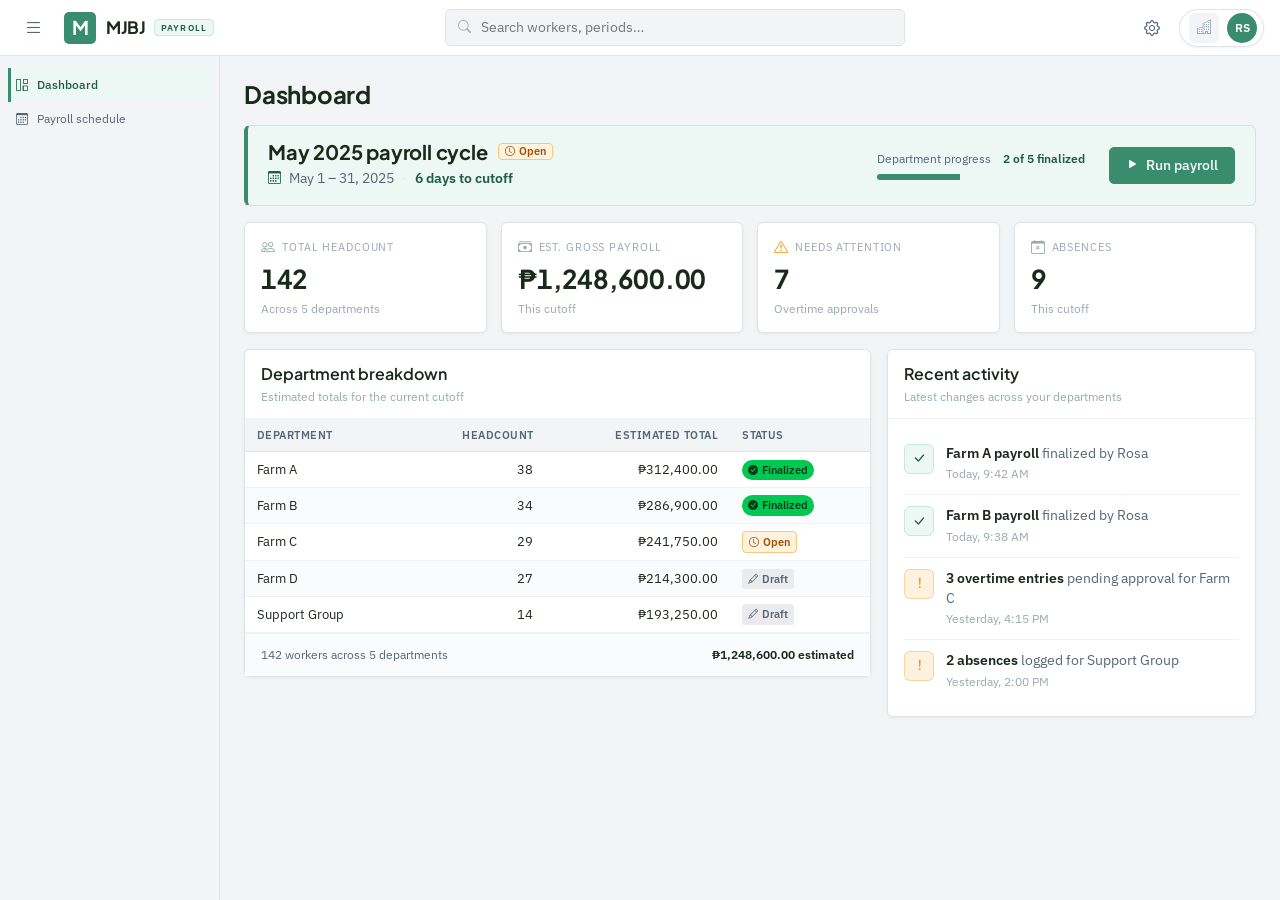
==== dashboard.html @ fc1ba779 "Add Dashboard static preview with representative demo data; fix stale design-system.css and add cach" ====
<!DOCTYPE html>
<html lang="en">
<head>
  <meta charset="UTF-8">
  <meta name="viewport" content="width=device-width, initial-scale=1.0">
  <title>MJBJ Payroll — Dashboard (Preview)</title>
  <link rel="stylesheet" href="https://cdn.jsdelivr.net/npm/bootstrap@5.3.3/dist/css/bootstrap.min.css">
  <link rel="stylesheet" href="css/design-system.css?v=2">
  <link rel="stylesheet" href="https://cdn.jsdelivr.net/npm/bootstrap-icons@1.11.3/font/bootstrap-icons.min.css">
</head>
<body>
  <div style="display:flex;flex-direction:column;height:100vh;width:100%;overflow:hidden;">

    <header style="height:56px;flex:0 0 56px;display:flex;align-items:center;gap:var(--space-5);padding:0 var(--space-6);background:var(--surface-content);border-bottom:1px solid var(--border-default);position:relative;z-index:30">
      <button type="button" id="sidebarToggle" title="Toggle menu" aria-label="Toggle menu" class="icon-btn" style="width:34px;height:34px;">
        <i class="bi bi-list" style="font-size:19px"></i>
      </button>
      <div style="display:flex;align-items:center;gap:10px;flex:0 0 auto">
        <div style="width:32px;height:32px;border-radius:var(--radius-md);background:var(--color-accent);display:flex;align-items:center;justify-content:center;flex:0 0 auto">
          <span style="font-family:var(--font-display);font-weight:700;font-size:19px;color:var(--text-on-accent);letter-spacing:-1px;line-height:1">M</span>
        </div>
        <div style="display:flex;align-items:center;gap:8px">
          <span style="font-family:var(--font-display);font-weight:700;font-size:17px;color:var(--text-primary);letter-spacing:-0.02em;line-height:1">MJBJ</span>
          <span style="font-family:var(--font-ui);font-weight:600;font-size:9px;color:var(--text-accent);text-transform:uppercase;letter-spacing:0.14em;line-height:1;background:var(--color-accent-subtle);border:1px solid var(--color-accent-border);padding:3px 6px;border-radius:4px">Payroll</span>
        </div>
      </div>
      <div style="flex:1;display:flex;justify-content:center;min-width:0">
        <div style="display:flex;align-items:center;gap:8px;width:100%;max-width:460px;background:var(--surface-canvas);border:1px solid var(--border-default);border-radius:var(--radius-md);padding:6px 12px;color:var(--text-muted)">
          <i class="bi bi-search" style="font-size:13px"></i>
          <input type="text" placeholder="Search workers, periods…" style="border:none;outline:none;background:transparent;font-family:var(--font-ui);font-size:var(--text-base);color:var(--text-primary);flex:1;min-width:0">
        </div>
      </div>
      <div style="display:flex;align-items:center;gap:10px;flex:0 0 auto">
        <span title="Settings" class="icon-btn" style="width:34px;height:34px;">
          <i class="bi bi-gear" style="font-size:16px"></i>
        </span>
        <button type="button" style="display:flex;align-items:center;gap:8px;background:var(--surface-content);border:1px solid var(--border-default);border-radius:99px;padding:3px 6px 3px 4px;cursor:pointer;box-shadow:var(--shadow-sm);width:85px;justify-content:flex-end">
          <span style="width:30px;height:30px;border-radius:6px;background:var(--surface-canvas);border:1px solid var(--border-subtle);display:inline-flex;align-items:center;justify-content:center;color:var(--text-muted)" title="Company logo">
            <i class="bi bi-buildings" style="font-size:15px"></i>
          </span>
          <span style="width:30px;height:30px;border-radius:99px;background:var(--color-accent);color:var(--text-on-accent);display:inline-flex;align-items:center;justify-content:center;font-family:var(--font-ui);font-size:12px;font-weight:600;line-height:1">RS</span>
        </button>
      </div>
    </header>

    <div style="flex:1;display:flex;min-width:0;overflow:hidden">
      <nav class="sidebar" id="sidebar">
        <div style="flex:1;overflow-y:auto;overflow-x:hidden;padding:12px 8px">
          <a href="dashboard.html" class="nav-link active">
            <i class="bi bi-grid-1x2"></i>
            <span class="nav-link-label">Dashboard</span>
          </a>
          <a href="#" class="nav-link">
            <i class="bi bi-calendar3"></i>
            <span class="nav-link-label">Payroll schedule</span>
          </a>
        </div>
      </nav>

      <main class="content-area" style="flex:1;overflow-y:auto;padding:var(--space-8) var(--space-8) var(--space-10);">
        <div style="max-width:1080px;margin:0 auto;display:flex;flex-direction:column;gap:var(--space-6)">
          <h1 class="font-display fw-bold" style="font-size:var(--text-xl);color:var(--text-primary);letter-spacing:-0.01em;margin:0">Dashboard</h1>
          <div style="display:flex;flex-direction:column;gap:var(--space-6)">

            <div style="display:flex;align-items:center;gap:24px;flex-wrap:wrap;background:var(--color-accent-subtle);border:1px solid var(--color-accent-border);border-left:4px solid var(--color-accent);border-radius:var(--radius);padding:16px 20px">
              <div style="flex:1;min-width:220px">
                <div style="display:flex;align-items:center;gap:10px;margin-bottom:6px">
                  <span style="font-family:var(--font-display);font-weight:700;font-size:var(--text-lg);color:var(--text-primary);letter-spacing:-0.01em;line-height:1">May 2025 payroll cycle</span>
                  <span style="display:inline-flex;align-items:center;gap:4px;background:var(--status-open-bg);color:var(--status-open-text);border:0.5px solid var(--status-open-border);border-radius:var(--badge-radius-soft);font-family:var(--font-ui);font-size:var(--text-xs);font-weight:var(--weight-semibold);line-height:1;padding:2px 6px;white-space:nowrap;">
                    <i class="bi bi-clock" style="font-size:10px"></i>Open
                  </span>
                </div>
                <div style="display:flex;align-items:center;gap:8px;font-family:var(--font-ui);font-size:var(--text-base);color:var(--text-secondary)">
                  <i class="bi bi-calendar3" style="font-size:13px;color:var(--text-accent)"></i>
                  <span class="font-numeric">May 1 – 31, 2025</span>
                  <span style="color:var(--border-default)">·</span>
                  <span class="dashboard-countdown">6 days to cutoff</span>
                </div>
              </div>
              <div style="min-width:200px;flex:0 0 auto">
                <div style="display:flex;align-items:center;justify-content:space-between;gap:12px;margin-bottom:6px">
                  <span style="font-family:var(--font-ui);font-size:var(--text-sm);color:var(--text-secondary)">Department progress</span>
                  <span class="font-numeric" style="font-size:var(--text-sm);color:var(--text-accent);font-weight:600">2 of 5 finalized</span>
                </div>
                <div style="height:6px;background:var(--gray-200);border-radius:99px;overflow:hidden">
                  <div style="width:40%;height:100%;background:var(--color-accent);"></div>
                </div>
              </div>
              <div style="flex:0 0 auto">
                <a href="#" class="btn-ds btn-ds-primary btn-ds-lg"><i class="bi bi-play-fill"></i>Run payroll</a>
              </div>
            </div>

            <div style="display:grid;grid-template-columns:repeat(4,1fr);gap:var(--space-5)">
              <div class="content-card"><div class="content-card-body"><div style="display:flex;flex-direction:column;gap:8px">
                <div style="display:flex;align-items:center;gap:7px"><i class="bi bi-people" style="font-size:14px;color:var(--text-muted)"></i><span style="font-family:var(--font-ui);font-size:var(--text-xs);color:var(--text-muted);text-transform:uppercase;letter-spacing:var(--tracking-label)">Total headcount</span></div>
                <span class="font-numeric" style="font-family:var(--font-display);font-weight:700;font-size:26px;color:var(--text-primary);letter-spacing:-0.01em;line-height:1">142</span>
                <span style="font-family:var(--font-ui);font-size:var(--text-sm);color:var(--text-muted)">Across 5 departments</span>
              </div></div></div>
              <div class="content-card"><div class="content-card-body"><div style="display:flex;flex-direction:column;gap:8px">
                <div style="display:flex;align-items:center;gap:7px"><i class="bi bi-cash-stack" style="font-size:14px;color:var(--text-muted)"></i><span style="font-family:var(--font-ui);font-size:var(--text-xs);color:var(--text-muted);text-transform:uppercase;letter-spacing:var(--tracking-label)">Est. gross payroll</span></div>
                <span class="font-numeric" style="font-family:var(--font-display);font-weight:700;font-size:26px;color:var(--text-primary);letter-spacing:-0.01em;line-height:1">₱1,248,600.00</span>
                <span style="font-family:var(--font-ui);font-size:var(--text-sm);color:var(--text-muted)">This cutoff</span>
              </div></div></div>
              <div class="content-card"><div class="content-card-body"><div style="display:flex;flex-direction:column;gap:8px">
                <div style="display:flex;align-items:center;gap:7px"><i class="bi bi-exclamation-triangle" style="font-size:14px;color:var(--warning)"></i><span style="font-family:var(--font-ui);font-size:var(--text-xs);color:var(--text-muted);text-transform:uppercase;letter-spacing:var(--tracking-label)">Needs attention</span></div>
                <span class="font-numeric" style="font-family:var(--font-display);font-weight:700;font-size:26px;color:var(--text-primary);letter-spacing:-0.01em;line-height:1">7</span>
                <span style="font-family:var(--font-ui);font-size:var(--text-sm);color:var(--text-muted)">Overtime approvals</span>
              </div></div></div>
              <div class="content-card"><div class="content-card-body"><div style="display:flex;flex-direction:column;gap:8px">
                <div style="display:flex;align-items:center;gap:7px"><i class="bi bi-calendar-x" style="font-size:14px;color:var(--text-muted)"></i><span style="font-family:var(--font-ui);font-size:var(--text-xs);color:var(--text-muted);text-transform:uppercase;letter-spacing:var(--tracking-label)">Absences</span></div>
                <span class="font-numeric" style="font-family:var(--font-display);font-weight:700;font-size:26px;color:var(--text-primary);letter-spacing:-0.01em;line-height:1">9</span>
                <span style="font-family:var(--font-ui);font-size:var(--text-sm);color:var(--text-muted)">This cutoff</span>
              </div></div></div>
            </div>

            <div style="display:grid;grid-template-columns:minmax(0,1.7fr) minmax(0,1fr);gap:var(--space-6);align-items:start">
              <div class="content-card">
                <div class="content-card-header"><div><div class="content-card-header-title">Department breakdown</div><div class="content-card-header-subtitle">Estimated totals for the current cutoff</div></div></div>
                <div class="content-card-body-flush">
                  <table class="table-ds">
                    <thead><tr><th>Department</th><th class="table-ds-numeric">Headcount</th><th class="table-ds-numeric">Estimated total</th><th>Status</th></tr></thead>
                    <tbody>
                      <tr><td>Farm A</td><td class="table-ds-numeric">38</td><td class="table-ds-numeric"><span class="money-cell">₱312,400.00</span></td><td><span style="display:inline-flex;align-items:center;gap:4px;background:var(--status-finalized-bg);color:var(--status-finalized-text);border-radius:var(--badge-radius-pill);font-family:var(--font-ui);font-size:var(--text-xs);font-weight:var(--weight-semibold);padding:2px 6px;"><i class="bi bi-check-circle-fill" style="font-size:10px"></i>Finalized</span></td></tr>
                      <tr><td>Farm B</td><td class="table-ds-numeric">34</td><td class="table-ds-numeric"><span class="money-cell">₱286,900.00</span></td><td><span style="display:inline-flex;align-items:center;gap:4px;background:var(--status-finalized-bg);color:var(--status-finalized-text);border-radius:var(--badge-radius-pill);font-family:var(--font-ui);font-size:var(--text-xs);font-weight:var(--weight-semibold);padding:2px 6px;"><i class="bi bi-check-circle-fill" style="font-size:10px"></i>Finalized</span></td></tr>
                      <tr><td>Farm C</td><td class="table-ds-numeric">29</td><td class="table-ds-numeric"><span class="money-cell">₱241,750.00</span></td><td><span style="display:inline-flex;align-items:center;gap:4px;background:var(--status-open-bg);color:var(--status-open-text);border:0.5px solid var(--status-open-border);border-radius:var(--badge-radius-soft);font-family:var(--font-ui);font-size:var(--text-xs);font-weight:var(--weight-semibold);padding:2px 6px;"><i class="bi bi-clock" style="font-size:10px"></i>Open</span></td></tr>
                      <tr><td>Farm D</td><td class="table-ds-numeric">27</td><td class="table-ds-numeric"><span class="money-cell">₱214,300.00</span></td><td><span style="display:inline-flex;align-items:center;gap:4px;background:var(--status-draft-bg);color:var(--status-draft-text);border-radius:var(--badge-radius-flat);font-family:var(--font-ui);font-size:var(--text-xs);font-weight:var(--weight-semibold);padding:2px 6px;"><i class="bi bi-pencil" style="font-size:10px"></i>Draft</span></td></tr>
                      <tr><td>Support Group</td><td class="table-ds-numeric">14</td><td class="table-ds-numeric"><span class="money-cell">₱193,250.00</span></td><td><span style="display:inline-flex;align-items:center;gap:4px;background:var(--status-draft-bg);color:var(--status-draft-text);border-radius:var(--badge-radius-flat);font-family:var(--font-ui);font-size:var(--text-xs);font-weight:var(--weight-semibold);padding:2px 6px;"><i class="bi bi-pencil" style="font-size:10px"></i>Draft</span></td></tr>
                    </tbody>
                  </table>
                </div>
                <div class="content-card-footer" style="display:flex;justify-content:space-between;align-items:center;font-family:var(--font-ui);font-size:var(--text-sm);color:var(--text-secondary)">
                  <span>142 workers across 5 departments</span>
                  <span class="font-numeric" style="color:var(--text-primary);font-weight:600">₱1,248,600.00 estimated</span>
                </div>
              </div>
              <div class="content-card">
                <div class="content-card-header"><div><div class="content-card-header-title">Recent activity</div><div class="content-card-header-subtitle">Latest changes across your departments</div></div></div>
                <div class="content-card-body">
                  <div style="display:flex;flex-direction:column">
                    <div style="display:flex;gap:12px;align-items:flex-start;padding:11px 0;border-bottom:1px solid var(--border-subtle)"><span style="width:30px;height:30px;border-radius:6px;flex:0 0 auto;display:inline-flex;align-items:center;justify-content:center;background:var(--color-accent-subtle);border:1px solid var(--color-accent-border)"><i class="bi bi-check-lg" style="font-size:14px;color:var(--text-accent)"></i></span><div style="flex:1;min-width:0"><div style="font-family:var(--font-ui);font-size:var(--text-base);color:var(--text-secondary);line-height:1.4"><strong style="font-weight:600;color:var(--text-primary)">Farm A payroll</strong> finalized by Rosa</div><div style="font-family:var(--font-ui);font-size:var(--text-sm);color:var(--text-muted);margin-top:2px">Today, 9:42 AM</div></div></div>
                    <div style="display:flex;gap:12px;align-items:flex-start;padding:11px 0;border-bottom:1px solid var(--border-subtle)"><span style="width:30px;height:30px;border-radius:6px;flex:0 0 auto;display:inline-flex;align-items:center;justify-content:center;background:var(--color-accent-subtle);border:1px solid var(--color-accent-border)"><i class="bi bi-check-lg" style="font-size:14px;color:var(--text-accent)"></i></span><div style="flex:1;min-width:0"><div style="font-family:var(--font-ui);font-size:var(--text-base);color:var(--text-secondary);line-height:1.4"><strong style="font-weight:600;color:var(--text-primary)">Farm B payroll</strong> finalized by Rosa</div><div style="font-family:var(--font-ui);font-size:var(--text-sm);color:var(--text-muted);margin-top:2px">Today, 9:38 AM</div></div></div>
                    <div style="display:flex;gap:12px;align-items:flex-start;padding:11px 0;border-bottom:1px solid var(--border-subtle)"><span style="width:30px;height:30px;border-radius:6px;flex:0 0 auto;display:inline-flex;align-items:center;justify-content:center;background:rgba(232,160,32,0.14);border:1px solid rgba(232,160,32,0.35)"><i class="bi bi-exclamation-lg" style="font-size:15px;color:var(--warning)"></i></span><div style="flex:1;min-width:0"><div style="font-family:var(--font-ui);font-size:var(--text-base);color:var(--text-secondary);line-height:1.4"><strong style="font-weight:600;color:var(--text-primary)">3 overtime entries</strong> pending approval for Farm C</div><div style="font-family:var(--font-ui);font-size:var(--text-sm);color:var(--text-muted);margin-top:2px">Yesterday, 4:15 PM</div></div></div>
                    <div style="display:flex;gap:12px;align-items:flex-start;padding:11px 0"><span style="width:30px;height:30px;border-radius:6px;flex:0 0 auto;display:inline-flex;align-items:center;justify-content:center;background:rgba(232,160,32,0.14);border:1px solid rgba(232,160,32,0.35)"><i class="bi bi-exclamation-lg" style="font-size:15px;color:var(--warning)"></i></span><div style="flex:1;min-width:0"><div style="font-family:var(--font-ui);font-size:var(--text-base);color:var(--text-secondary);line-height:1.4"><strong style="font-weight:600;color:var(--text-primary)">2 absences</strong> logged for Support Group</div><div style="font-family:var(--font-ui);font-size:var(--text-sm);color:var(--text-muted);margin-top:2px">Yesterday, 2:00 PM</div></div></div>
                  </div>
                </div>
              </div>
            </div>

          </div>
        </div>
      </main>
    </div>
  </div>
</body>
</html>
---- css/design-system.css ----
/**
 * MJBJ Payroll — Design System Stylesheet
 * ============================================
 * Built from the Claude Design token export
 * (docs/design-exports/MJBJ Payroll Design System-handoff/).
 * Replaces mjbj-theme.css (archived to legacy/) as of UI Batch 1a.
 * To rebrand: update the values in :root only.
 */

@import url('https://fonts.googleapis.com/css2?family=IBM+Plex+Sans:wght@400;500;600&family=Plus+Jakarta+Sans:wght@600;700&display=swap');

:root {

  /* ── APP META (unchanged — not part of the design-system export) ── */
  --app-name               : "MJBJ Payroll";
  --app-name-short         : "MJBJ";

  /* ── TYPOGRAPHY ── */
  --font-ui                : 'IBM Plex Sans', system-ui, -apple-system, sans-serif;
  --font-display           : 'Plus Jakarta Sans', system-ui, sans-serif;
  --font-numeric           : 'IBM Plex Sans', monospace;
  --font-feature-numeric   : "tnum" on, "lnum" on;
  --bs-body-font-family    : var(--font-ui);
  --bs-body-font-size      : 0.875rem;
  --bs-body-font-weight    : 400;
  --bs-body-line-height    : 1.5;

  --text-xs    : 0.6875rem;  /* 11px — badges, meta */
  --text-sm    : 0.75rem;    /* 12px — labels, nav items */
  --text-table : 0.8125rem;  /* 13px — table rows, buttons */
  --text-base  : 0.875rem;   /* 14px — body */
  --text-md    : 1rem;
  --text-lg    : 1.25rem;
  --text-xl    : 1.5rem;
  --text-2xl   : 2rem;

  --weight-regular  : 400;
  --weight-medium   : 500;
  --weight-semibold : 600;
  --weight-bold     : 700;

  --leading-tight  : 1.2;
  --leading-snug   : 1.35;
  --leading-normal : 1.5;

  --tracking-label : 0.08em;

    /* ── COLOR — ACCENT ── */
  --bs-primary          : #3a8c6e;
  --bs-primary-rgb      : 58, 140, 110;
  --color-accent        : var(--bs-primary);
  --color-accent-hover  : #2a6b52;
  --color-accent-active : #1f5c47;
  --color-accent-subtle : #edf7f3;
  --color-accent-border : #c8e8de;
  --color-accent-rgb    : 58, 140, 110;

  /* ── SURFACES ── */
  --surface-canvas      : #f3f4f6;
  --surface-content     : #ffffff;
  --surface-content-alt : #fafbfc;

  /* ── BORDERS ── */
  --border-default      : #e0e4e8;
  --border-subtle       : #f0f2f4;
  --border-width        : 1px;
  --border-solid        : 1px solid var(--border-default);
  --border-subtle-solid : 1px solid var(--border-subtle);

  /* ── TEXT ── */
  --text-primary   : #1a2a1a;
  --text-secondary : #556677;
  --text-muted     : #99aab0;
  --text-accent    : #1f5c47;
  --text-on-accent : #ffffff;
  --bs-body-color  : var(--text-primary);

  /* ── STATUS BADGES ── */
  --status-finalized-bg   : #00c853;
  --status-finalized-text : #003d18;
  --status-open-bg        : #fff3e0;
  --status-open-text      : #a05000;
  --status-open-border    : #f5c97a;
  --status-draft-bg       : #ebebed;
  --status-draft-text     : #556677;

    /* ── SEMANTIC SYSTEM COLORS (alerts/toasts/validation only) ── */
  --success        : #1e8c38;
  --success-rgb    : 30, 140, 56;
  --warning        : #e8a020;
  --warning-rgb    : 232, 160, 32;
  --danger         : #d63b3b;
  --danger-rgb     : 214, 59, 59;
  --info           : #2a7ab5;
  --info-rgb       : 42, 122, 181;
  --bs-success     : var(--success);
  --bs-success-rgb : var(--success-rgb);
  --bs-warning     : var(--warning);
  --bs-warning-rgb : var(--warning-rgb);
  --bs-danger      : var(--danger);
  --bs-danger-rgb  : var(--danger-rgb);
  --bs-info        : var(--info);
  --bs-info-rgb    : var(--info-rgb);

  /* ── RADIUS ── */
  --radius-sm           : 0.25rem;
  --radius              : 0.375rem;
  --radius-md           : 0.3125rem;
  --radius-lg           : 0.5rem;
  --radius-pill         : 99px;
  --bs-border-radius    : var(--radius);
  --bs-border-radius-sm : var(--radius-sm);
  --bs-border-radius-lg : var(--radius-lg);
  --badge-radius-pill   : 99px;
  --badge-radius-soft   : 4px;
  --badge-radius-flat   : 3px;

  /* ── SHADOWS ── */
  --shadow-sm        : 0 1px 3px rgba(0, 0, 0, 0.06);
  --shadow           : 0 2px 6px rgba(0, 0, 0, 0.08);
  --shadow-md        : 0 4px 12px rgba(0, 0, 0, 0.10);
  --shadow-lg        : 0 12px 32px rgba(0, 0, 0, 0.14);
  --bs-box-shadow-sm : var(--shadow-sm);
  --bs-box-shadow    : var(--shadow);

  /* ── FOCUS RING ── */
  --focus-ring : 0 0 0 0.2rem rgba(58, 140, 110, 0.18);

  /* ── MOTION ── */
  --ease-out        : cubic-bezier(0.16, 1, 0.3, 1);
  --transition-fast : 120ms ease;
  --transition      : 160ms ease;

    /* ── SPACING / LAYOUT ── */
  --space-1  : 0.25rem;
  --space-2  : 0.375rem;
  --space-3  : 0.5rem;
  --space-4  : 0.6875rem;
  --space-5  : 0.875rem;
  --space-6  : 1rem;
  --space-7  : 1.25rem;
  --space-8  : 1.5rem;
  --space-10 : 2rem;
  --space-12 : 3rem;
  --sidebar-width : 220px;
  --topbar-height : 52px;
  --content-max   : 1280px;
  --page-gutter   : var(--space-8);

  /* ── COMPONENT OVERRIDES — buttons ── */
  --bs-btn-font-family   : var(--font-ui);
  --bs-btn-font-size     : var(--text-table);
  --bs-btn-font-weight   : var(--weight-medium);
  --bs-btn-border-radius : var(--radius-md);
  --bs-btn-padding-y     : var(--space-2);
  --bs-btn-padding-x     : var(--space-4);

  /* ── COMPONENT OVERRIDES — tables ── */
  --bs-table-bg            : var(--surface-content);
  --bs-table-striped-bg    : var(--surface-content-alt);
  --bs-table-hover-bg      : var(--color-accent-subtle);
  --bs-table-border-color  : var(--border-subtle);
  --bs-table-color         : var(--text-primary);
  --bs-table-striped-color : var(--text-primary);

  /* ── COMPONENT OVERRIDES — cards ── */
  --bs-card-bg            : var(--surface-content);
  --bs-card-border-color  : var(--border-default);
  --bs-card-border-radius : var(--radius);
  --bs-card-spacer-y      : var(--space-5);
  --bs-card-spacer-x      : var(--space-6);

  /* ── COMPONENT OVERRIDES — form controls ── */
  --bs-input-bg                 : var(--surface-content);
  --bs-input-border-color       : var(--border-default);
  --bs-input-focus-border-color : var(--color-accent);
  --bs-input-focus-box-shadow   : var(--focus-ring);
  --bs-input-font-size          : var(--text-sm);

  /* ── NAVIGATION / SIDEBAR ── */
  --nav-sidebar-bg          : var(--surface-canvas);
  --nav-sidebar-width       : var(--sidebar-width);
  --nav-item-color          : var(--text-secondary);
  --nav-item-active-color   : var(--text-accent);
  --nav-item-active-bg      : var(--color-accent-subtle);
  --nav-item-active-border  : var(--color-accent);
  --nav-item-hover-bg       : rgba(var(--color-accent-rgb), 0.07);
  --nav-section-label-color : var(--text-muted);

  /* ── BADGES ── */
  --badge-font-size   : var(--text-xs);
  --badge-font-weight : var(--weight-semibold);
  --badge-padding-y   : 2px;
  --badge-padding-x   : 6px;
}

/* ─────────────────────────────────────────
   UTILITY CLASSES
───────────────────────────────────────── */

.font-display { font-family: var(--font-display); }
.font-ui      { font-family: var(--font-ui); }
.font-numeric {
  font-family: var(--font-numeric);
  font-feature-settings: var(--font-feature-numeric);
}

h1, h2, .page-title, .app-name {
  font-family: var(--font-display);
  font-weight: var(--weight-bold);
  color: var(--text-primary);
}
h3, h4, h5, h6 {
  font-family: var(--font-display);
  font-weight: var(--weight-semibold);
  color: var(--text-primary);
}

/* ── STATUS BADGES ── */
.badge-finalized {
  background-color: var(--status-finalized-bg);
  color: var(--status-finalized-text);
  border-radius: var(--badge-radius-pill);
  font-size: var(--badge-font-size);
  font-weight: var(--badge-font-weight);
  padding: var(--badge-padding-y) var(--badge-padding-x);
  display: inline-flex;
  align-items: center;
  gap: 0.25rem;
}
.badge-open {
  background-color: var(--status-open-bg);
  color: var(--status-open-text);
  border: 0.5px solid var(--status-open-border);
  border-radius: var(--badge-radius-soft);
  font-size: var(--badge-font-size);
  font-weight: var(--badge-font-weight);
  padding: var(--badge-padding-y) var(--badge-padding-x);
  display: inline-flex;
  align-items: center;
  gap: 0.25rem;
}

.badge-draft {
  background-color: var(--status-draft-bg);
  color: var(--status-draft-text);
  border-radius: var(--badge-radius-flat);
  font-size: var(--badge-font-size);
  font-weight: var(--badge-font-weight);
  padding: var(--badge-padding-y) var(--badge-padding-x);
  display: inline-flex;
  align-items: center;
  gap: 0.25rem;
}

/* ── ACTIVE TABLE ROW ── */
.table > tbody > tr.row-active {
  border-left: 3px solid var(--color-accent);
  background-color: var(--color-accent-subtle);
}
.table > tbody > tr.row-active td:first-child {
  font-weight: var(--weight-medium);
  color: var(--text-accent);
}

/* ── SIDEBAR NAV ── */
.sidebar {
  width: var(--nav-sidebar-width);
  background: var(--nav-sidebar-bg);
  border-right: var(--border-solid);
  transition: width var(--transition-fast);
}
.sidebar .nav-link {
  display: flex;
  align-items: center;
  gap: 9px;
  font-size: var(--text-sm);
  color: var(--nav-item-color);
  border-radius: 0 var(--radius-md) var(--radius-md) 0;
  padding: var(--space-3) var(--space-3);
  transition: background var(--transition-fast);
}
.sidebar .nav-link:hover {
  background-color: var(--nav-item-hover-bg);
  color: var(--text-accent);
}
.sidebar .nav-link.active {
  background-color: var(--nav-item-active-bg);
  color: var(--nav-item-active-color);
  font-weight: var(--weight-medium);
  border-left: 3px solid var(--nav-item-active-border);
  padding-left: calc(var(--space-3) - 3px);
}
.sidebar .nav-section-label {
  font-size: 0.625rem;
  font-weight: var(--weight-medium);
  letter-spacing: var(--tracking-label);
  text-transform: uppercase;
  color: var(--nav-section-label-color);
  padding: var(--space-3) var(--space-3) 0.125rem;
}

/* ── PRIMARY BUTTON ── */
.btn-primary {
  --bs-btn-bg: var(--color-accent);
  --bs-btn-border-color: var(--color-accent);
  --bs-btn-hover-bg: var(--color-accent-hover);
  --bs-btn-hover-border-color: var(--color-accent-hover);
  --bs-btn-active-bg: var(--color-accent-active);
  --bs-btn-active-border-color: var(--color-accent-active);
  --bs-btn-focus-shadow-rgb: var(--bs-primary-rgb);
  color: var(--text-on-accent);
}

/* ── FORM FOCUS RING ── */
.form-control:focus,
.form-select:focus {
  border-color: var(--color-accent);
  box-shadow: var(--bs-input-focus-box-shadow);
}

/* ── PAGE CANVAS ── */
body {
  background-color: var(--surface-canvas);
  font-family: var(--font-ui);
  color: var(--text-primary);
}
.content-area {
  background-color: var(--surface-canvas);
}
.content-card {
  background-color: var(--surface-content);
  border: 1px solid var(--border-default);
  border-radius: var(--bs-card-border-radius);
  box-shadow: var(--shadow-sm);
}

/* ── BUTTON COMPONENT (variant/size system) ── */
.btn-ds {
  display:inline-flex;
  align-items:center;
  justify-content:center;
  gap:6px;
  font-family:var(--font-ui);
  font-weight:var(--weight-medium);
  line-height:1.4;
  border-radius:var(--radius-md);
  cursor:pointer;
  text-decoration:none;
  white-space:nowrap;
  transition:background var(--transition-fast), border-color var(--transition-fast);
}
.btn-ds:disabled,
.btn-ds.btn-ds-disabled {
  opacity:0.55;
  cursor:not-allowed;
}

.btn-ds-sm { padding:3px 8px; font-size:var(--text-xs); }
.btn-ds-md { padding:5px 11px; font-size:var(--text-table); }
.btn-ds-lg { padding:8px 16px; font-size:var(--text-base); }

.btn-ds-primary {
  background:var(--color-accent);
  color:var(--text-on-accent);
  border:1px solid var(--color-accent);
}
.btn-ds-primary:hover:not(:disabled):not(.btn-ds-disabled) {
  background:var(--color-accent-hover);
}

.btn-ds-secondary {
  background:var(--surface-content);
  color:var(--text-secondary);
  border:1px solid var(--border-default);
}
.btn-ds-secondary:hover:not(:disabled):not(.btn-ds-disabled) {
  background:var(--gray-50);
}

.btn-ds-ghost {
  background:transparent;
  color:var(--color-accent);
  border:1px solid transparent;
}
.btn-ds-ghost:hover:not(:disabled):not(.btn-ds-disabled) {
  background:var(--color-accent-subtle);
}

.btn-ds-danger {
  background:var(--danger);
  color:#ffffff;
  border:1px solid var(--danger);
}
.btn-ds-danger:hover:not(:disabled):not(.btn-ds-disabled) {
  background:#bf2f2f;
}

/* ── CARD COMPONENT — header/body/footer regions ── */
.content-card-header {
  display:flex;
  align-items:center;
  justify-content:space-between;
  gap:var(--space-4);
  padding:12px var(--space-6);
  border-bottom:var(--border-subtle-solid);
}
.content-card-header-title {
  font-family:var(--font-display);
  font-weight:var(--weight-semibold);
  font-size:var(--text-md);
  color:var(--text-primary);
}
.content-card-header-subtitle {
  font-size:var(--text-sm);
  color:var(--text-muted);
  margin-top:2px;
}
.content-card-body {
  padding: var(--space-5) var(--space-6);
}
.content-card-body-flush {
  padding: 0;
}
.content-card-footer {
  padding:12px var(--space-6);
  border-top:var(--border-subtle-solid);
  background:var(--surface-content-alt);
}

/* ── DATA TABLE COMPONENT ── */
.table-ds {
  width:100%;
  border-collapse:collapse;
  font-family:var(--font-ui);
  font-size:var(--text-table);
  color:var(--text-primary);
  background:var(--surface-content);
}
.table-ds thead th {
  text-align:left;
  font-size:var(--text-xs);
  font-weight:var(--weight-semibold);
  color:var(--text-secondary);
  text-transform:uppercase;
  letter-spacing:0.04em;
  padding:8px 12px;
  background:var(--surface-canvas);
  border-bottom:var(--border-solid);
  white-space:nowrap;
}
.table-ds thead th.table-ds-numeric {
  text-align:right;
}
.table-ds tbody td {
  padding:7px 12px;
  border-bottom:var(--border-subtle-solid);
  white-space:nowrap;
}
.table-ds tbody td.table-ds-numeric {
  text-align:right;
  font-family:var(--font-numeric);
  font-feature-settings:var(--font-feature-numeric);
}
.table-ds tbody tr:nth-child(even) {
  background:var(--surface-content-alt);
}
.table-ds tbody tr:hover {
  background:var(--color-accent-subtle);
}

/* ── MONEY CELL ── */
.money-cell {
  font-family:var(--font-numeric);
  font-feature-settings:var(--font-feature-numeric);
  font-size:var(--text-table);
  color:var(--text-primary);
  text-align:right;
  white-space:nowrap;
}
.money-cell-negative {
  color:var(--danger);
}

/* ── ICON BUTTON (topbar) ── */
.icon-btn {
  border-radius: 99px;
  border: 1px solid transparent;
  background: transparent;
  color: var(--text-secondary);
  display: inline-flex;
  align-items: center;
  justify-content: center;
  cursor: pointer;
  text-decoration: none;
  transition: background var(--transition-fast);
}
.icon-btn:hover {
  background: rgba(var(--color-accent-rgb), 0.07);
}

/* ── PROFILE MENU ── */
.topbar-profile-menu {
  display: none;
}
.topbar-profile-menu.show {
  display: block;
}
.topbar-profile-menu-item:hover {
  background: var(--color-accent-subtle);
}

/* ── SIDEBAR COLLAPSE ── */
.sidebar.collapsed {
  width: 60px;
}
.sidebar.collapsed .nav-link {
  justify-content: center;
}
.sidebar.collapsed .nav-link-label {
  display: none;
}

/* ── DASHBOARD COUNTDOWN ── */
.dashboard-countdown {
  color: var(--text-accent);
  font-weight: 600;
}
.dashboard-countdown-warning {
  color: var(--warning);
}
.dashboard-countdown-danger {
  color: var(--danger);
}
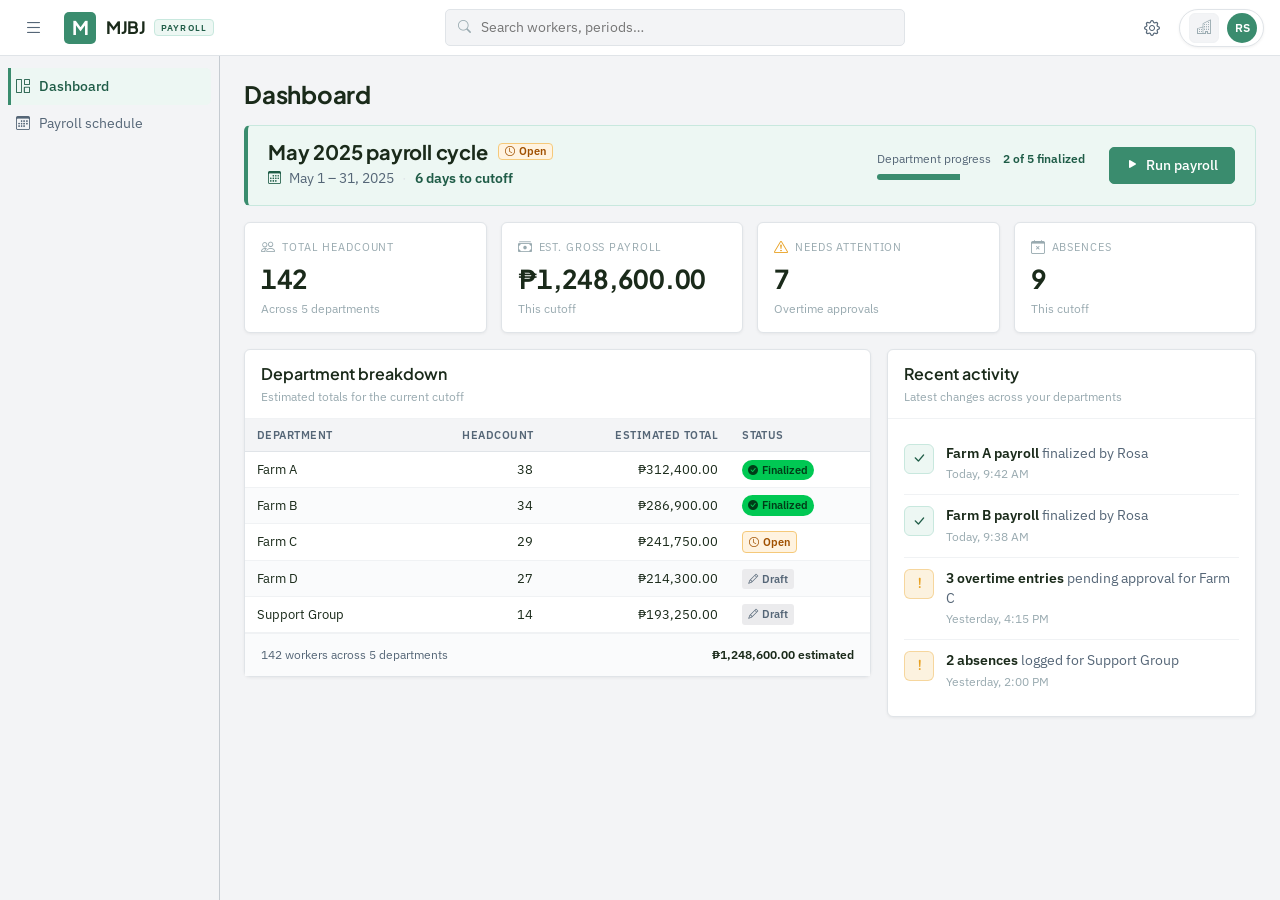
==== commit aa59fdaf: "Sync Batch 2 shell calibration and responsive breakpoint system to static preview Mirrors the real a" ====
--- a/dashboard.html
+++ b/dashboard.html
@@ -5,7 +5,7 @@
   <meta name="viewport" content="width=device-width, initial-scale=1.0">
   <title>MJBJ Payroll — Dashboard (Preview)</title>
   <link rel="stylesheet" href="https://cdn.jsdelivr.net/npm/bootstrap@5.3.3/dist/css/bootstrap.min.css">
-  <link rel="stylesheet" href="css/design-system.css?v=2">
+  <link rel="stylesheet" href="css/design-system.css?v=4">
   <link rel="stylesheet" href="https://cdn.jsdelivr.net/npm/bootstrap-icons@1.11.3/font/bootstrap-icons.min.css">
 </head>
 <body>
@@ -34,13 +34,35 @@
         <span title="Settings" class="icon-btn" style="width:34px;height:34px;">
           <i class="bi bi-gear" style="font-size:16px"></i>
         </span>
-        <button type="button" style="display:flex;align-items:center;gap:8px;background:var(--surface-content);border:1px solid var(--border-default);border-radius:99px;padding:3px 6px 3px 4px;cursor:pointer;box-shadow:var(--shadow-sm);width:85px;justify-content:flex-end">
-          <span style="width:30px;height:30px;border-radius:6px;background:var(--surface-canvas);border:1px solid var(--border-subtle);display:inline-flex;align-items:center;justify-content:center;color:var(--text-muted)" title="Company logo">
-            <i class="bi bi-buildings" style="font-size:15px"></i>
-          </span>
-          <span style="width:30px;height:30px;border-radius:99px;background:var(--color-accent);color:var(--text-on-accent);display:inline-flex;align-items:center;justify-content:center;font-family:var(--font-ui);font-size:12px;font-weight:600;line-height:1">RS</span>
-        </button>
+        <div style="position:relative">
+          <button type="button" id="profileToggle" style="display:flex;align-items:center;gap:8px;background:var(--surface-content);border:1px solid var(--border-default);border-radius:99px;padding:3px 6px 3px 4px;cursor:pointer;box-shadow:var(--shadow-sm);width:85px;justify-content:flex-end">
+            <span style="width:30px;height:30px;border-radius:6px;background:var(--surface-canvas);border:1px solid var(--border-subtle);display:inline-flex;align-items:center;justify-content:center;color:var(--text-muted)" title="Company logo">
+              <i class="bi bi-buildings" style="font-size:15px"></i>
+            </span>
+            <span style="width:30px;height:30px;border-radius:99px;background:var(--color-accent);color:var(--text-on-accent);display:inline-flex;align-items:center;justify-content:center;font-family:var(--font-ui);font-size:12px;font-weight:600;line-height:1">RS</span>
+          </button>
+          <div id="profileMenu" class="topbar-profile-menu" style="position:absolute;top:calc(100% + 8px);right:0;width:296px;background:var(--surface-content);border:1px solid var(--border-default);border-radius:var(--radius);box-shadow:var(--shadow-lg);z-index:50;overflow:hidden">
+            <div style="display:flex;flex-direction:column;align-items:center;text-align:center;gap:10px;padding:20px 18px 16px">
+              <span style="width:52px;height:52px;border-radius:99px;background:var(--color-accent);color:var(--text-on-accent);display:inline-flex;align-items:center;justify-content:center;font-family:var(--font-display);font-size:22px;font-weight:700;line-height:1">RS</span>
+              <div>
+                <div style="font-family:var(--font-display);font-weight:700;font-size:var(--text-md);color:var(--text-primary);line-height:1.2">Rosa Santos</div>
+                <div style="font-family:var(--font-ui);font-size:var(--text-sm);color:var(--text-muted);margin-top:2px">rosa.santos@mjbj.example</div>
+              </div>
+              <span style="font-family:var(--font-ui);font-size:var(--text-xs);color:var(--text-accent);background:var(--color-accent-subtle);border:1px solid var(--color-accent-border);border-radius:99px;padding:3px 10px;line-height:1">Payroll administrator</span>
+            </div>
+            <div style="border-top:1px solid var(--border-subtle);padding:8px">
+              <a href="index.html" class="topbar-profile-menu-item" style="width:100%;display:flex;align-items:center;gap:10px;background:transparent;border:none;border-radius:var(--radius-md);padding:9px 10px;cursor:pointer;font-family:var(--font-ui);font-size:var(--text-base);color:var(--text-secondary);text-decoration:none;">
+                <i class="bi bi-box-arrow-right" style="font-size:15px;width:18px;text-align:center"></i>
+                <span style="white-space:nowrap">Sign out</span>
+              </a>
+            </div>
+            <div style="border-top:1px solid var(--border-subtle);padding:9px 16px;background:var(--surface-content-alt);text-align:center">
+              <span style="font-family:var(--font-ui);font-size:var(--text-xs);color:var(--text-muted)">Managed by your administrator</span>
+            </div>
+          </div>
+        </div>
       </div>
+    </header>
     </header>
 
     <div style="flex:1;display:flex;min-width:0;overflow:hidden">
@@ -58,7 +80,7 @@
       </nav>
 
       <main class="content-area" style="flex:1;overflow-y:auto;padding:var(--space-8) var(--space-8) var(--space-10);">
-        <div style="max-width:1080px;margin:0 auto;display:flex;flex-direction:column;gap:var(--space-6)">
+        <div style="display:flex;flex-direction:column;gap:var(--space-6)">
           <h1 class="font-display fw-bold" style="font-size:var(--text-xl);color:var(--text-primary);letter-spacing:-0.01em;margin:0">Dashboard</h1>
           <div style="display:flex;flex-direction:column;gap:var(--space-6)">
 
@@ -91,7 +113,7 @@
               </div>
             </div>
 
-            <div style="display:grid;grid-template-columns:repeat(4,1fr);gap:var(--space-5)">
+            <div class="dashboard-metric-grid">
               <div class="content-card"><div class="content-card-body"><div style="display:flex;flex-direction:column;gap:8px">
                 <div style="display:flex;align-items:center;gap:7px"><i class="bi bi-people" style="font-size:14px;color:var(--text-muted)"></i><span style="font-family:var(--font-ui);font-size:var(--text-xs);color:var(--text-muted);text-transform:uppercase;letter-spacing:var(--tracking-label)">Total headcount</span></div>
                 <span class="font-numeric" style="font-family:var(--font-display);font-weight:700;font-size:26px;color:var(--text-primary);letter-spacing:-0.01em;line-height:1">142</span>
@@ -114,7 +136,7 @@
               </div></div></div>
             </div>
 
-            <div style="display:grid;grid-template-columns:minmax(0,1.7fr) minmax(0,1fr);gap:var(--space-6);align-items:start">
+            <div class="dashboard-split-row">
               <div class="content-card">
                 <div class="content-card-header"><div><div class="content-card-header-title">Department breakdown</div><div class="content-card-header-subtitle">Estimated totals for the current cutoff</div></div></div>
                 <div class="content-card-body-flush">
@@ -152,5 +174,20 @@
       </main>
     </div>
   </div>
+<script>
+  document.getElementById('sidebarToggle').addEventListener('click', function () {
+    document.getElementById('sidebar').classList.toggle('collapsed');
+  });
+
+  var profileToggle = document.getElementById('profileToggle');
+  var profileMenu = document.getElementById('profileMenu');
+  profileToggle.addEventListener('click', function (e) {
+    e.stopPropagation();
+    profileMenu.classList.toggle('show');
+  });
+  document.addEventListener('click', function () {
+    profileMenu.classList.remove('show');
+  });
+</script>
 </body>
 </html>
--- a/css/design-system.css
+++ b/css/design-system.css
@@ -66,6 +66,7 @@
   --border-width        : 1px;
   --border-solid        : 1px solid var(--border-default);
   --border-subtle-solid : 1px solid var(--border-subtle);
+  --border-structural   : #c5cbd1;  
 
   /* ── TEXT ── */
   --text-primary   : #1a2a1a;
@@ -267,14 +268,14 @@
 .sidebar {
   width: var(--nav-sidebar-width);
   background: var(--nav-sidebar-bg);
-  border-right: var(--border-solid);
+  border-right: 1px solid var(--border-structural);
   transition: width var(--transition-fast);
 }
 .sidebar .nav-link {
   display: flex;
   align-items: center;
   gap: 9px;
-  font-size: var(--text-sm);
+  font-size: var(--text-base);
   color: var(--nav-item-color);
   border-radius: 0 var(--radius-md) var(--radius-md) 0;
   padding: var(--space-3) var(--space-3);
@@ -531,4 +532,41 @@
 }
 .dashboard-countdown-danger {
   color: var(--danger);
+}
+
+
+/* ── DASHBOARD LAYOUT GRIDS ── */
+.dashboard-metric-grid {
+  display: grid;
+  grid-template-columns: repeat(4, minmax(0, 1fr));
+  gap: var(--space-5);
+}
+.dashboard-split-row {
+  display: grid;
+  grid-template-columns: minmax(0, 1.7fr) minmax(0, 1fr);
+  gap: var(--space-6);
+  align-items: start;
+}
+
+/* ── COMPACT BREAKPOINT ──
+   1024px is the shared "getting tight" threshold for this app shell.
+   Any future screen adding its own stacking behavior should reuse this
+   same value rather than picking a new one, so every screen breaks at
+   a consistent point. */
+@media (max-width: 1024px) {
+  .sidebar {
+    width: 60px;
+  }
+  .sidebar .nav-link {
+    justify-content: center;
+  }
+  .sidebar .nav-link-label {
+    display: none;
+  }
+  .dashboard-metric-grid {
+    grid-template-columns: repeat(2, minmax(0, 1fr));
+  }
+  .dashboard-split-row {
+    grid-template-columns: 1fr;
+  }
 }
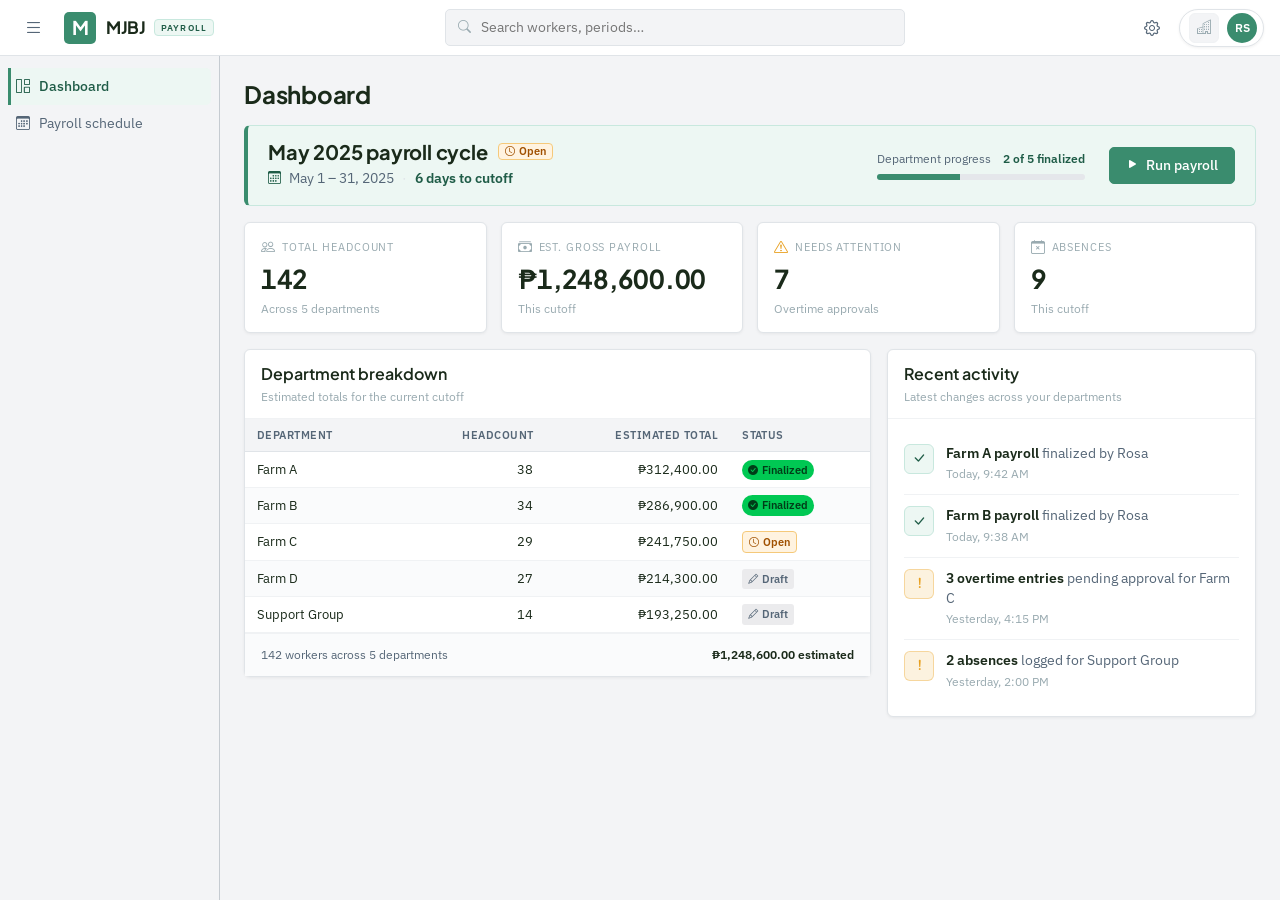
==== commit ffbb1b30: "Add Settings screen preview, brought to parity with UI Batch 3 Adds settings.html (5 tabs, Quick Set" ====
--- a/dashboard.html
+++ b/dashboard.html
@@ -5,7 +5,7 @@
   <meta name="viewport" content="width=device-width, initial-scale=1.0">
   <title>MJBJ Payroll — Dashboard (Preview)</title>
   <link rel="stylesheet" href="https://cdn.jsdelivr.net/npm/bootstrap@5.3.3/dist/css/bootstrap.min.css">
-  <link rel="stylesheet" href="css/design-system.css?v=4">
+  <link rel="stylesheet" href="css/design-system.css?v=6">
   <link rel="stylesheet" href="https://cdn.jsdelivr.net/npm/bootstrap-icons@1.11.3/font/bootstrap-icons.min.css">
 </head>
 <body>
@@ -63,7 +63,6 @@
         </div>
       </div>
     </header>
-    </header>
 
     <div style="flex:1;display:flex;min-width:0;overflow:hidden">
       <nav class="sidebar" id="sidebar">
@@ -79,8 +78,8 @@
         </div>
       </nav>
 
-      <main class="content-area" style="flex:1;overflow-y:auto;padding:var(--space-8) var(--space-8) var(--space-10);">
-        <div style="display:flex;flex-direction:column;gap:var(--space-6)">
+      <main class="content-area" style="flex:1;overflow-y:auto;padding:0 var(--space-8) var(--space-10);">
+        <div style="padding-top:var(--space-8);display:flex;flex-direction:column;gap:var(--space-6)">
           <h1 class="font-display fw-bold" style="font-size:var(--text-xl);color:var(--text-primary);letter-spacing:-0.01em;margin:0">Dashboard</h1>
           <div style="display:flex;flex-direction:column;gap:var(--space-6)">
 
@@ -185,6 +184,9 @@
     e.stopPropagation();
     profileMenu.classList.toggle('show');
   });
+  profileMenu.addEventListener('click', function (e) {
+    e.stopPropagation();
+  });
   document.addEventListener('click', function () {
     profileMenu.classList.remove('show');
   });
--- a/css/design-system.css
+++ b/css/design-system.css
@@ -5,6 +5,24 @@
  * (docs/design-exports/MJBJ Payroll Design System-handoff/).
  * Replaces mjbj-theme.css (archived to legacy/) as of UI Batch 1a.
  * To rebrand: update the values in :root only.
+ */
+
+/**
+ * TEXT CASING SPEC
+ * ============================================
+ * Four tiers — apply consistently across all UI:
+ *
+ *   UPPERCASE + letter-spacing  →  eyebrow labels, table column headers
+ *                                  (e.g. "PAYROLL", "DEPARTMENT")
+ *                                  applied via CSS text-transform, not source text
+ *   Title Case                  →  page titles, card / section / dialog headers
+ *                                  (e.g. "Company Profile", "Day Types")
+ *   Sentence case                →  buttons, form labels, hints, body text,
+ *                                  empty-state titles (e.g. "Save changes")
+ *   (lowercase                  →  not used as a deliberate style)
+ *
+ * Applies to STATIC structural text only — data-derived strings
+ * (a period's "May 2025 payroll cycle") keep their natural casing.
  */
 
 @import url('https://fonts.googleapis.com/css2?family=IBM+Plex+Sans:wght@400;500;600&family=Plus+Jakarta+Sans:wght@600;700&display=swap');
@@ -60,13 +78,22 @@
   --surface-content     : #ffffff;
   --surface-content-alt : #fafbfc;
 
+  /* ── GRAY SCALE ──
+     Cool-gray neutrals matching --surface-canvas (#f3f4f6 = gray-100).
+     Referenced by the switch off-state track and secondary-button hover;
+     were used but never defined until now (undefined = transparent). */
+  --gray-50  : #f9fafb;
+  --gray-100 : #f3f4f6;
+  --gray-200 : #e5e7eb;
+  --gray-300 : #d1d5db;
+
   /* ── BORDERS ── */
   --border-default      : #e0e4e8;
   --border-subtle       : #f0f2f4;
   --border-width        : 1px;
   --border-solid        : 1px solid var(--border-default);
   --border-subtle-solid : 1px solid var(--border-subtle);
-  --border-structural   : #c5cbd1;  
+  --border-structural   : #c5cbd1;
 
   /* ── TEXT ── */
   --text-primary   : #1a2a1a;
@@ -254,6 +281,19 @@
   gap: 0.25rem;
 }
 
+.badge-upcoming {
+  background-color: transparent;
+  color: var(--text-muted);
+  border: 1px solid var(--border-default);
+  border-radius: var(--badge-radius-flat);
+  font-size: var(--badge-font-size);
+  font-weight: var(--badge-font-weight);
+  padding: var(--badge-padding-y) var(--badge-padding-x);
+  display: inline-flex;
+  align-items: center;
+  gap: 0.25rem;
+}
+
 /* ── ACTIVE TABLE ROW ── */
 .table > tbody > tr.row-active {
   border-left: 3px solid var(--color-accent);
@@ -498,6 +538,13 @@
 }
 .icon-btn:hover {
   background: rgba(var(--color-accent-rgb), 0.07);
+}
+.icon-btn:disabled {
+  opacity: 0.4;
+  cursor: not-allowed;
+}
+.icon-btn:disabled:hover {
+  background: transparent;
 }
 
 /* ── PROFILE MENU ── */
@@ -569,4 +616,186 @@
   .dashboard-split-row {
     grid-template-columns: 1fr;
   }
-}+  .settings-cols {
+    grid-template-columns: 1fr;
+  }
+  .settings-rules-grid {
+    grid-template-columns: 1fr;
+  }
+}
+
+/* ── SETTINGS — two-column layout (Payroll tab) ── */
+.settings-cols {
+  display: grid;
+  grid-template-columns: 1fr 1fr;
+  gap: var(--space-5);
+  align-items: start;
+}
+
+/* ── SETTINGS — rules grid (Attendance tab placeholder section) ── */
+.settings-rules-grid {
+  display: grid;
+  grid-template-columns: 1fr 1fr;
+  gap: 14px 20px;
+}
+
+/* ── TABS COMPONENT ── */
+.tabs-item {
+  border: none;
+  background: transparent;
+  cursor: pointer;
+  font-family: var(--font-ui);
+  font-size: var(--text-table);
+  font-weight: var(--weight-medium);
+  color: var(--text-secondary);
+  padding: 8px 12px 9px;
+  border-bottom: 2px solid transparent;
+  margin-bottom: -1px;
+  display: inline-flex;
+  align-items: center;
+  gap: 6px;
+  text-decoration: none;
+  transition: color var(--transition-fast);
+}
+.tabs-item:hover {
+  color: var(--text-primary);
+}
+.tabs-item-active,
+.tabs-item-active:hover {
+  font-weight: var(--weight-semibold);
+  color: var(--text-accent);
+  border-bottom-color: var(--color-accent);
+}
+
+/* ── DIALOG COMPONENT ── */
+.modal-backdrop.show {
+  background: rgba(26, 42, 26, 0.38);
+  opacity: 1;
+}
+.dialog-box {
+  border-radius: var(--radius-lg);
+  box-shadow: var(--shadow-lg);
+  overflow: hidden;
+  border: none;
+}
+.dialog-header {
+  display: flex;
+  align-items: center;
+  justify-content: space-between;
+  gap: 12px;
+  padding: 14px var(--space-6);
+  border-bottom: var(--border-subtle-solid);
+}
+.dialog-title {
+  font-size: var(--text-md);
+  font-weight: var(--weight-semibold);
+  margin: 0;
+  color: var(--text-primary);
+}
+.dialog-close {
+  border: none;
+  background: transparent;
+  cursor: pointer;
+  color: var(--text-muted);
+  font-size: 15px;
+  line-height: 1;
+  padding: 0;
+}
+.dialog-body {
+  padding: var(--space-6);
+  font-size: var(--text-table);
+  color: var(--text-secondary);
+}
+.dialog-footer {
+  display: flex;
+  justify-content: flex-end;
+  gap: var(--space-3);
+  padding: 12px var(--space-6);
+  border-top: var(--border-subtle-solid);
+  background: var(--surface-content-alt);
+}
+
+/* ── DATA TABLE — column width utilities ──
+   Used instead of an inline style="width:..." — a linter's CSS parser can't
+   tolerate Django template output inside a style attribute's CSS value
+   (the braces collide with real CSS syntax), but class="" is just a string,
+   so conditional/dynamic classes here are safe. */
+.table-ds-w-18 { width: 18%; }
+.table-ds-w-28 { width: 28%; }
+.table-ds-w-30 { width: 30%; }
+.table-ds-w-34 { width: 34%; }
+.table-ds-w-38 { width: 38%; }
+.table-ds-w-60 { width: 60%; }
+
+/* ── ICON BUTTON — danger variant ── */
+.icon-btn-danger {
+  color: var(--danger);
+}
+.icon-btn-danger:hover {
+  background: rgba(214, 59, 59, 0.08);
+}
+
+/* ── SETTINGS — logo drop zone ── */
+.settings-logo-drop {
+  flex: 1;
+  border: 1px dashed var(--border-default);
+  border-radius: var(--radius-md);
+  padding: 14px 16px;
+  display: flex;
+  align-items: center;
+  gap: 10px;
+  color: var(--text-muted);
+  cursor: pointer;
+  transition: border-color var(--transition-fast);
+}
+.settings-logo-drop:hover {
+  border-color: var(--color-accent);
+}
+
+
+/* ── SWITCH COMPONENT ── */
+.switch {
+  display: inline-flex;
+  align-items: center;
+  gap: 8px;
+  cursor: pointer;
+  font-size: var(--text-table);
+  color: var(--text-primary);
+  user-select: none;
+}
+.switch-input {
+  position: absolute;
+  opacity: 0;
+  width: 0;
+  height: 0;
+}
+.switch-track {
+  width: 34px;
+  height: 20px;
+  flex: 0 0 34px;
+  border-radius: 99px;
+  background: var(--gray-300);
+  position: relative;
+  transition: background var(--transition-fast);
+}
+.switch-input:checked + .switch-track {
+  background: var(--color-accent);
+}
+.switch-knob {
+  position: absolute;
+  top: 2px;
+  left: 2px;
+  width: 16px;
+  height: 16px;
+  border-radius: 50%;
+  background: #fff;
+  box-shadow: var(--shadow-sm);
+  transition: left var(--transition-fast);
+}
+.switch-input:checked + .switch-track .switch-knob {
+  left: 16px;
+}
+.switch-input:disabled + .switch-track {
+  opacity: 0.55;
+  cursor: not-allowed;
+}
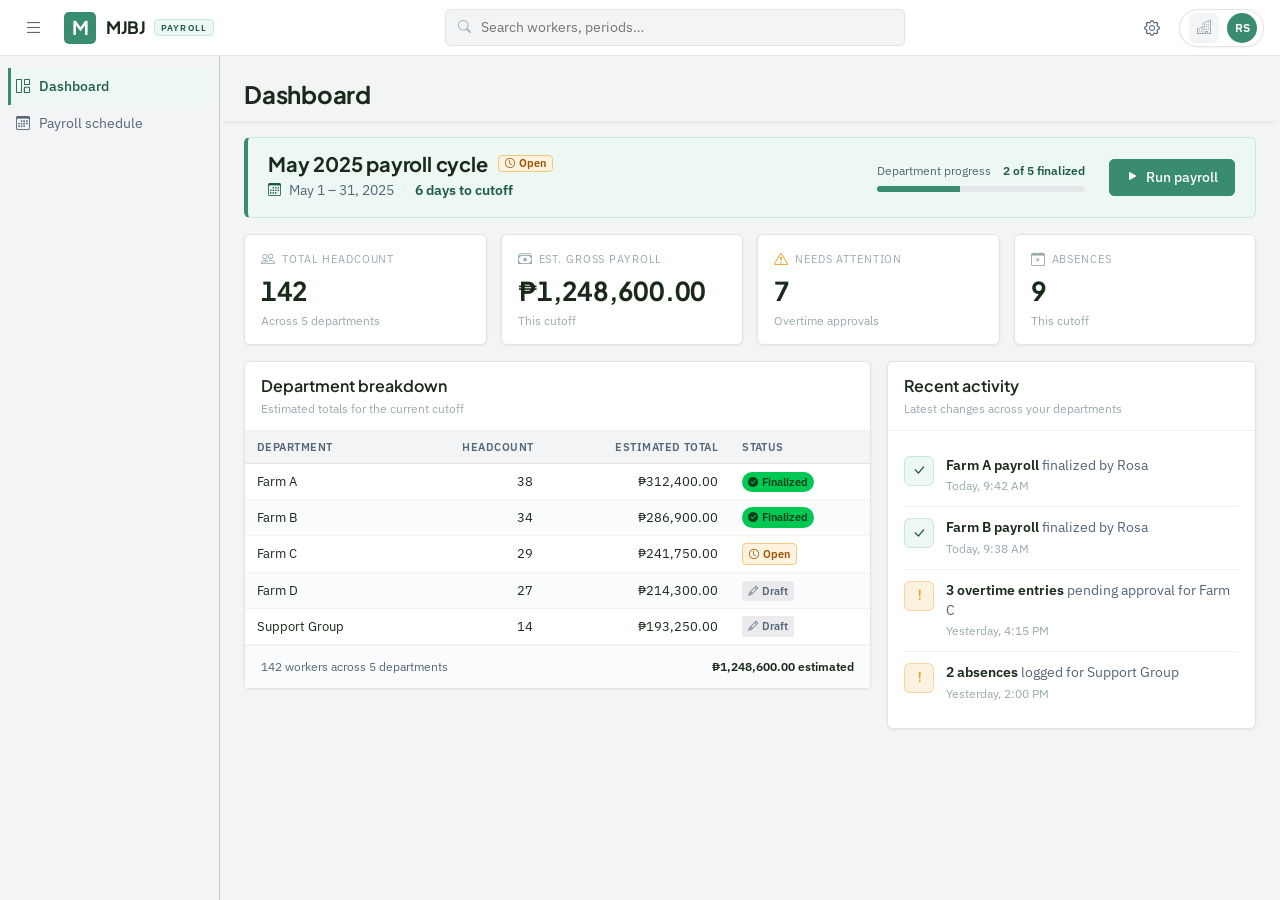
==== commit 44210707: "Add Payroll Schedule preview, shell-wide sticky header consistency Adds schedule.html mirroring the " ====
--- a/dashboard.html
+++ b/dashboard.html
@@ -5,7 +5,7 @@
   <meta name="viewport" content="width=device-width, initial-scale=1.0">
   <title>MJBJ Payroll — Dashboard (Preview)</title>
   <link rel="stylesheet" href="https://cdn.jsdelivr.net/npm/bootstrap@5.3.3/dist/css/bootstrap.min.css">
-  <link rel="stylesheet" href="css/design-system.css?v=6">
+  <link rel="stylesheet" href="css/design-system.css?v=8">
   <link rel="stylesheet" href="https://cdn.jsdelivr.net/npm/bootstrap-icons@1.11.3/font/bootstrap-icons.min.css">
 </head>
 <body>
@@ -31,9 +31,33 @@
         </div>
       </div>
       <div style="display:flex;align-items:center;gap:10px;flex:0 0 auto">
-        <span title="Settings" class="icon-btn" style="width:34px;height:34px;">
-          <i class="bi bi-gear" style="font-size:16px"></i>
-        </span>
+        <div style="position:relative">
+          <button type="button" id="quickToggle" title="Quick settings" aria-haspopup="true" aria-expanded="false" class="icon-btn" style="width:34px;height:34px;">
+            <i class="bi bi-gear" style="font-size:16px"></i>
+          </button>
+          <div id="quickMenu" class="topbar-profile-menu" style="position:absolute;top:calc(100% + 8px);right:0;width:280px;background:var(--surface-content);border:1px solid var(--border-default);border-radius:var(--radius);box-shadow:var(--shadow-lg);z-index:50;overflow:hidden">
+            <div style="padding:12px 14px 4px">
+              <div style="font-family:var(--font-display);font-weight:700;font-size:var(--text-base);color:var(--text-primary)">Quick settings</div>
+            </div>
+            <div style="padding:10px 14px 14px">
+              <label class="form-label small fw-medium">Notification threshold</label>
+              <div style="display:flex;align-items:center;gap:8px">
+                <input type="number" class="form-control" style="max-width:100px" value="3">
+                <span style="font-size:var(--text-table);color:var(--text-muted)">days before cutoff</span>
+              </div>
+              <span style="font-size:var(--text-xs);color:var(--text-muted)">Warn this long before each cutoff.</span>
+              <div style="margin-top:10px">
+                <button type="button" class="btn-ds btn-ds-secondary btn-ds-sm">Save</button>
+              </div>
+            </div>
+            <div style="border-top:1px solid var(--border-subtle);padding:9px 14px;background:var(--surface-content-alt)">
+              <a href="settings.html" style="display:flex;align-items:center;justify-content:space-between;font-family:var(--font-ui);font-size:var(--text-sm);color:var(--text-accent);text-decoration:none;font-weight:500">
+                <span>See all settings</span>
+                <i class="bi bi-arrow-right" style="font-size:13px"></i>
+              </a>
+            </div>
+          </div>
+        </div>
         <div style="position:relative">
           <button type="button" id="profileToggle" style="display:flex;align-items:center;gap:8px;background:var(--surface-content);border:1px solid var(--border-default);border-radius:99px;padding:3px 6px 3px 4px;cursor:pointer;box-shadow:var(--shadow-sm);width:85px;justify-content:flex-end">
             <span style="width:30px;height:30px;border-radius:6px;background:var(--surface-canvas);border:1px solid var(--border-subtle);display:inline-flex;align-items:center;justify-content:center;color:var(--text-muted)" title="Company logo">
@@ -71,7 +95,7 @@
             <i class="bi bi-grid-1x2"></i>
             <span class="nav-link-label">Dashboard</span>
           </a>
-          <a href="#" class="nav-link">
+          <a href="schedule.html" class="nav-link">
             <i class="bi bi-calendar3"></i>
             <span class="nav-link-label">Payroll schedule</span>
           </a>
@@ -79,8 +103,8 @@
       </nav>
 
       <main class="content-area" style="flex:1;overflow-y:auto;padding:0 var(--space-8) var(--space-10);">
-        <div style="padding-top:var(--space-8);display:flex;flex-direction:column;gap:var(--space-6)">
-          <h1 class="font-display fw-bold" style="font-size:var(--text-xl);color:var(--text-primary);letter-spacing:-0.01em;margin:0">Dashboard</h1>
+        <div style="display:flex;flex-direction:column;gap:var(--space-6)">
+          <h1 class="font-display fw-bold" style="position:sticky;top:0;z-index:10;background:var(--surface-canvas);box-shadow:0 4px 6px -4px rgba(0,0,0,0.12);margin:0 calc(-1 * var(--space-8));padding:var(--space-8) var(--space-8) 12px;font-size:var(--text-xl);color:var(--text-primary);letter-spacing:-0.01em">Dashboard</h1>
           <div style="display:flex;flex-direction:column;gap:var(--space-6)">
 
             <div style="display:flex;align-items:center;gap:24px;flex-wrap:wrap;background:var(--color-accent-subtle);border:1px solid var(--color-accent-border);border-left:4px solid var(--color-accent);border-radius:var(--radius);padding:16px 20px">
@@ -180,15 +204,28 @@
 
   var profileToggle = document.getElementById('profileToggle');
   var profileMenu = document.getElementById('profileMenu');
+  var quickToggle = document.getElementById('quickToggle');
+  var quickMenu = document.getElementById('quickMenu');
+
   profileToggle.addEventListener('click', function (e) {
     e.stopPropagation();
     profileMenu.classList.toggle('show');
+    quickMenu.classList.remove('show');
+  });
+  quickToggle.addEventListener('click', function (e) {
+    e.stopPropagation();
+    quickMenu.classList.toggle('show');
+    profileMenu.classList.remove('show');
   });
   profileMenu.addEventListener('click', function (e) {
+    e.stopPropagation();
+  });
+  quickMenu.addEventListener('click', function (e) {
     e.stopPropagation();
   });
   document.addEventListener('click', function () {
     profileMenu.classList.remove('show');
+    quickMenu.classList.remove('show');
   });
 </script>
 </body>
--- a/css/design-system.css
+++ b/css/design-system.css
@@ -93,7 +93,7 @@
   --border-width        : 1px;
   --border-solid        : 1px solid var(--border-default);
   --border-subtle-solid : 1px solid var(--border-subtle);
-  --border-structural   : #c5cbd1;
+  --border-structural   : #c5cbd1;  
 
   /* ── TEXT ── */
   --text-primary   : #1a2a1a;
@@ -284,7 +284,7 @@
 .badge-upcoming {
   background-color: transparent;
   color: var(--text-muted);
-  border: 1px solid var(--border-default);
+  border: 1px dashed var(--border-default);
   border-radius: var(--badge-radius-flat);
   font-size: var(--badge-font-size);
   font-weight: var(--badge-font-weight);
@@ -622,6 +622,35 @@
   .settings-rules-grid {
     grid-template-columns: 1fr;
   }
+  .schedule-row {
+    grid-template-columns: minmax(150px, 1.5fr) minmax(96px, 0.8fr) 118px;
+  }
+  .schedule-metric {
+    display: none;
+  }
+}
+
+/* ── PAYROLL SCHEDULE — period row grid ──
+   Media queries can't override inline-style specificity, so the column
+   count/widths live here instead of on each row. */
+.schedule-row {
+  display: grid;
+  grid-template-columns: minmax(170px, 1.5fr) minmax(84px, 0.7fr) minmax(100px, 0.8fr) minmax(100px, 0.8fr) minmax(104px, 0.8fr) 128px;
+  gap: 12px;
+  align-items: center;
+  padding: 14px 20px;
+  border-bottom: var(--border-subtle-solid);
+}
+.schedule-row:hover {
+  background: var(--color-accent-subtle);
+}
+.schedule-row-active {
+  padding-left: 17px;
+  border-left: 3px solid var(--color-accent);
+  background: var(--color-accent-subtle);
+}
+.schedule-row-active:hover {
+  background: var(--color-accent-subtle);
 }
 
 /* ── SETTINGS — two-column layout (Payroll tab) ── */
@@ -798,4 +827,4 @@
 .switch-input:disabled + .switch-track {
   opacity: 0.55;
   cursor: not-allowed;
-}
+}
